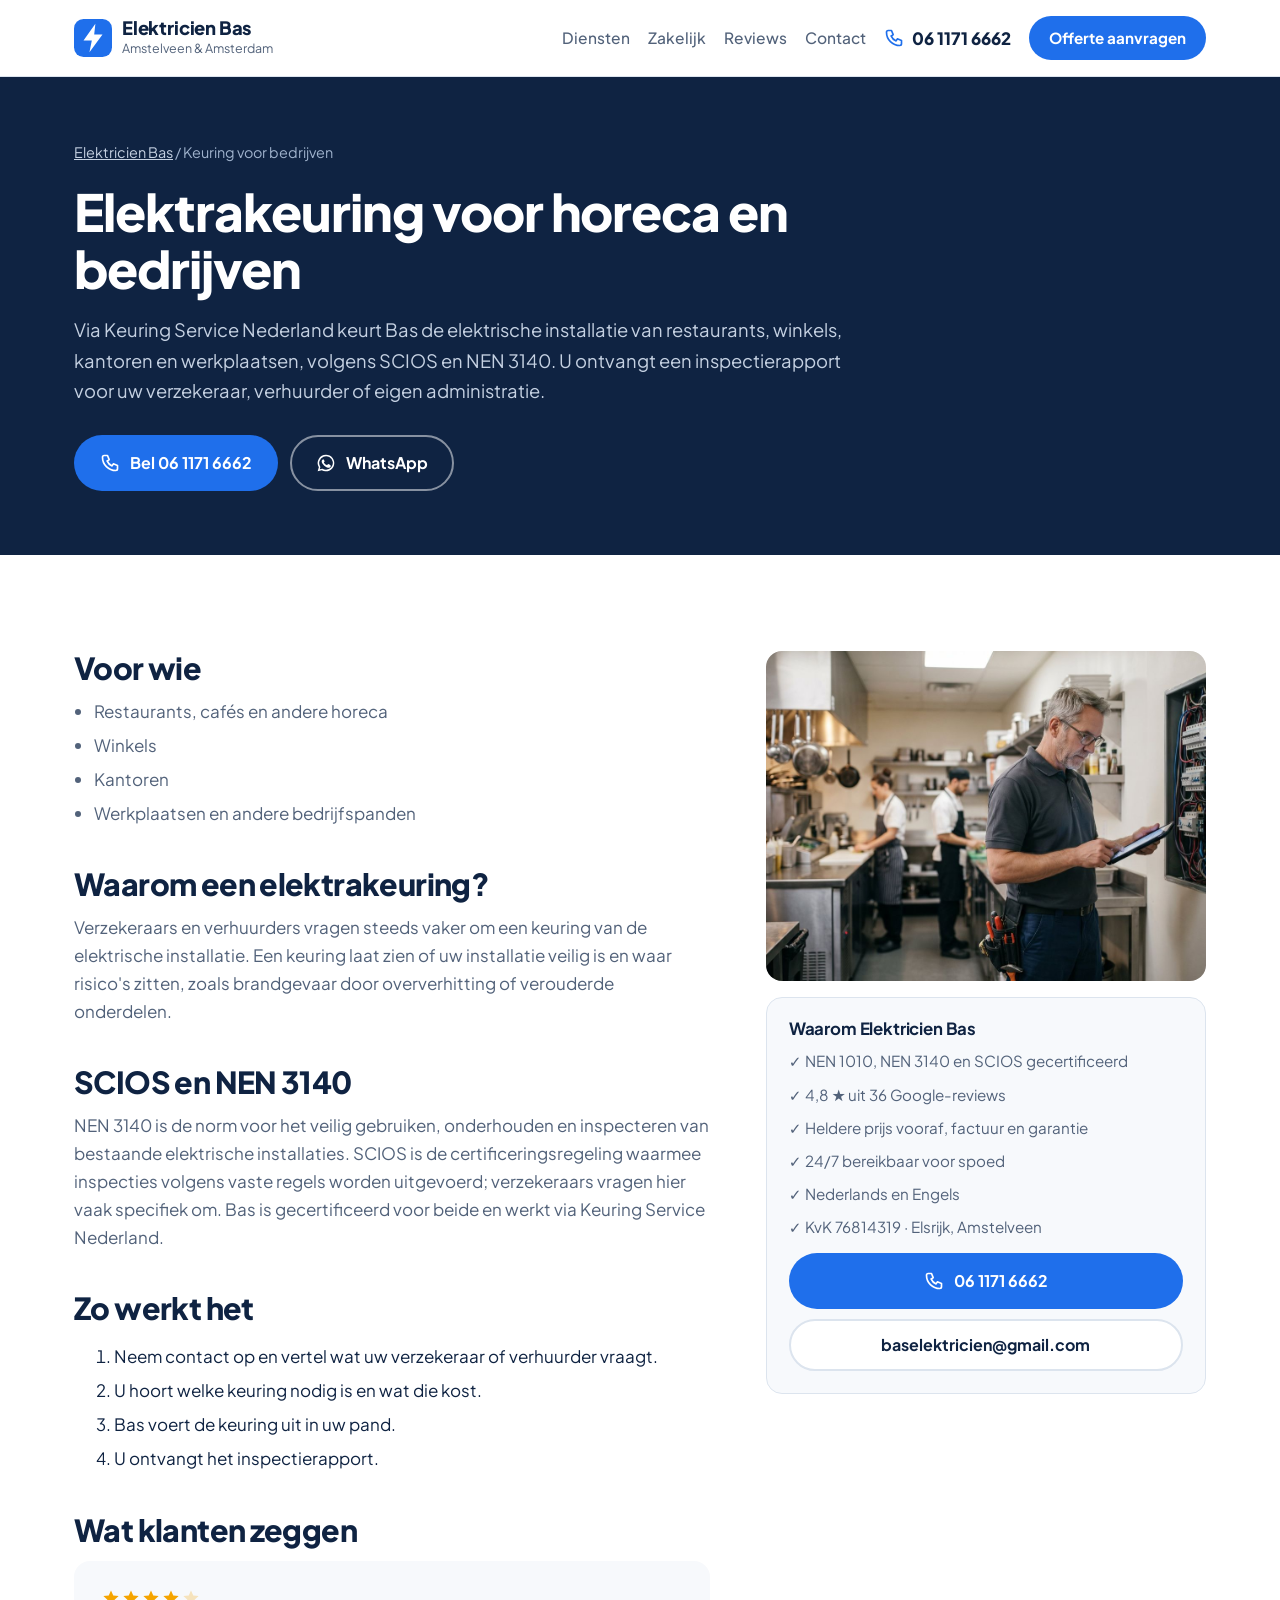
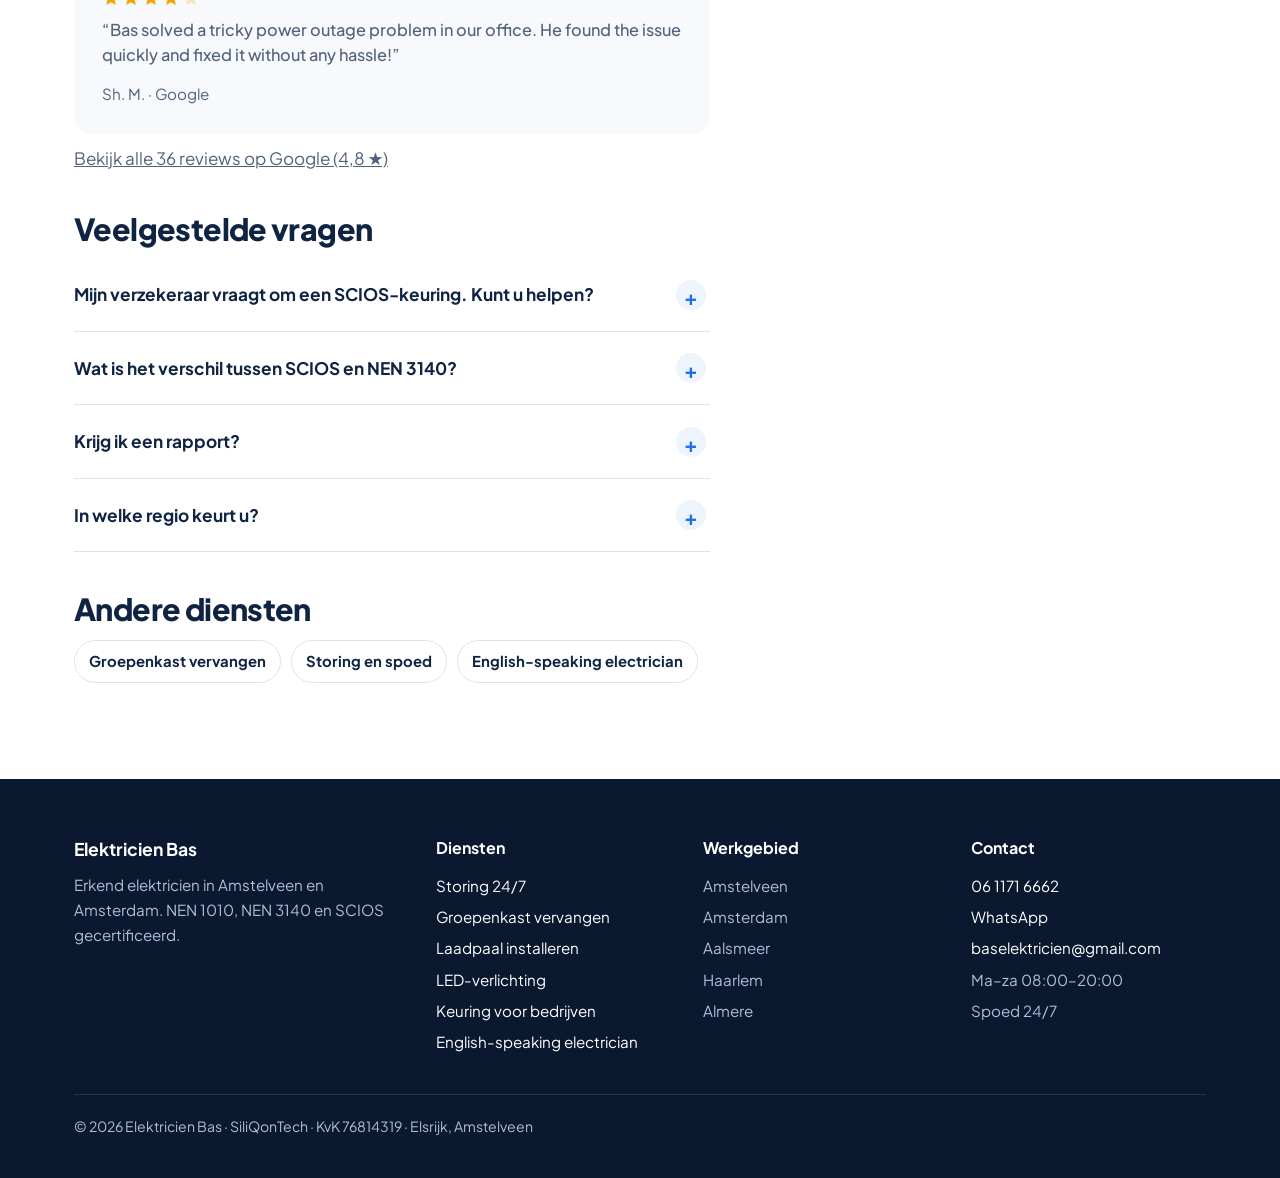
==== elektra-keuring-bedrijven/index.html @ 455fb866 "Elektricien Bas Amstelveen: dienstpagina's, KvK-gegevens, sitemap, robots.txt en llms.txt Co-Authore" ====
<!DOCTYPE html>
<html lang="nl" data-lang="nl">
<head>
<meta charset="utf-8">
<meta name="viewport" content="width=device-width, initial-scale=1">
<title>Elektrakeuring voor horeca en bedrijven (SCIOS, NEN 3140) | Elektricien Bas</title>
<meta name="description" content="SCIOS- en NEN 3140-keuring voor restaurants, winkels en kantoren in Amstelveen en Amsterdam, via Keuring Service Nederland. Met inspectierapport voor verzekeraar of verhuurder.">
<meta name="theme-color" content="#0F2342">
<link rel="canonical" href="https://elektricien-bas.vercel.app/elektra-keuring-bedrijven/">
<meta property="og:type" content="website">
<meta property="og:title" content="Elektrakeuring voor horeca en bedrijven">
<meta property="og:description" content="SCIOS- en NEN 3140-keuring voor restaurants, winkels en kantoren in Amstelveen en Amsterdam, via Keuring Service Nederland. Met inspectierapport voor verzekeraar of verhuurder.">
<meta property="og:image" content="https://elektricien-bas.vercel.app/images/keuring-horeca-breed.jpg">
<meta property="og:url" content="https://elektricien-bas.vercel.app/elektra-keuring-bedrijven/">
<link rel="icon" href="data:image/svg+xml,%3Csvg xmlns='http://www.w3.org/2000/svg' viewBox='0 0 32 32'%3E%3Crect width='32' height='32' rx='8' fill='%231F6FEB'/%3E%3Cpath d='M18 4 8 18h7l-2 10 11-15h-7z' fill='%23fff'/%3E%3C/svg%3E">
<link rel="preconnect" href="https://fonts.googleapis.com">
<link rel="preconnect" href="https://fonts.gstatic.com" crossorigin>
<link href="https://fonts.googleapis.com/css2?family=Plus+Jakarta+Sans:wght@400;500;700;800&display=swap" rel="stylesheet">
<link rel="stylesheet" href="../styles.css">
<script type="application/ld+json">
[
 {
  "@context": "https://schema.org",
  "@type": "Service",
  "name": "Elektrakeuring voor horeca en bedrijven",
  "description": "SCIOS- en NEN 3140-keuring voor restaurants, winkels en kantoren in Amstelveen en Amsterdam, via Keuring Service Nederland. Met inspectierapport voor verzekeraar of verhuurder.",
  "url": "https://elektricien-bas.vercel.app/elektra-keuring-bedrijven/",
  "areaServed": [
   "Amstelveen",
   "Amsterdam",
   "Aalsmeer",
   "Haarlem",
   "Almere"
  ],
  "provider": {
   "@type": "Electrician",
   "name": "Elektricien Bas",
   "legalName": "SiliQonTech",
   "url": "https://elektricien-bas.vercel.app/",
   "telephone": "+31611716662",
   "email": "baselektricien@gmail.com",
   "address": {
    "@type": "PostalAddress",
    "addressLocality": "Amstelveen",
    "addressCountry": "NL"
   }
  }
 },
 {
  "@context": "https://schema.org",
  "@type": "BreadcrumbList",
  "itemListElement": [
   {
    "@type": "ListItem",
    "position": 1,
    "name": "Elektricien Bas",
    "item": "https://elektricien-bas.vercel.app/"
   },
   {
    "@type": "ListItem",
    "position": 2,
    "name": "Keuring voor bedrijven",
    "item": "https://elektricien-bas.vercel.app/elektra-keuring-bedrijven/"
   }
  ]
 },
 {
  "@context": "https://schema.org",
  "@type": "FAQPage",
  "mainEntity": [
   {
    "@type": "Question",
    "name": "Mijn verzekeraar vraagt om een SCIOS-keuring. Kunt u helpen?",
    "acceptedAnswer": {
     "@type": "Answer",
     "text": "Ja. Bas is SCIOS-gecertificeerd en keurt via Keuring Service Nederland. Vertel wat uw verzekeraar vraagt, dan hoort u welke keuring nodig is en wat die kost."
    }
   },
   {
    "@type": "Question",
    "name": "Wat is het verschil tussen SCIOS en NEN 3140?",
    "acceptedAnswer": {
     "@type": "Answer",
     "text": "NEN 3140 is de norm voor veilig gebruik, onderhoud en inspectie van elektrische installaties. SCIOS is de regeling waarmee inspecties volgens vaste regels worden uitgevoerd, en wordt vaak door verzekeraars gevraagd."
    }
   },
   {
    "@type": "Question",
    "name": "Krijg ik een rapport?",
    "acceptedAnswer": {
     "@type": "Answer",
     "text": "Ja, na de keuring ontvangt u een inspectierapport voor uw verzekeraar, verhuurder of eigen administratie."
    }
   },
   {
    "@type": "Question",
    "name": "In welke regio keurt u?",
    "acceptedAnswer": {
     "@type": "Answer",
     "text": "Amstelveen, Amsterdam, Aalsmeer, Haarlem, Almere en omgeving."
    }
   }
  ]
 }
]
</script>
</head>
<body>
<svg width="0" height="0" style="position:absolute" aria-hidden="true">
  <symbol id="i-phone" viewBox="0 0 24 24"><path fill="none" stroke="currentColor" stroke-width="2" stroke-linejoin="round" d="M5 3h4l2 5-2.5 1.5a11 11 0 0 0 6 6L16 13l5 2v4a2 2 0 0 1-2 2A16 16 0 0 1 3 5a2 2 0 0 1 2-2z"/></symbol>
  <symbol id="i-wa" viewBox="0 0 24 24"><path fill="currentColor" d="M12 2a10 10 0 0 0-8.6 15.1L2 22l5-1.3A10 10 0 1 0 12 2zm0 18.2a8.2 8.2 0 0 1-4.2-1.2l-.3-.2-3 .8.8-2.9-.2-.3A8.2 8.2 0 1 1 12 20.2zm4.5-6.1c-.2-.1-1.5-.7-1.7-.8s-.4-.1-.6.1-.7.8-.8 1-.3.2-.5.1a6.7 6.7 0 0 1-3.3-2.9c-.3-.4.3-.4.7-1.3.1-.2 0-.3 0-.4l-.8-1.8c-.2-.5-.4-.4-.6-.4h-.5a1 1 0 0 0-.7.3 3 3 0 0 0-.9 2.2 5.2 5.2 0 0 0 1.1 2.8 11.9 11.9 0 0 0 4.6 4c1.7.7 2.4.8 3.2.7a2.8 2.8 0 0 0 1.8-1.3 2.3 2.3 0 0 0 .2-1.3c-.1-.1-.3-.2-.5-.3z"/></symbol>
  <symbol id="i-mail" viewBox="0 0 24 24"><rect x="3" y="5" width="18" height="14" rx="2" fill="none" stroke="currentColor" stroke-width="2"/><path fill="none" stroke="currentColor" stroke-width="2" stroke-linejoin="round" d="m3.5 6.5 8.5 7 8.5-7"/></symbol>
  <symbol id="i-doc" viewBox="0 0 24 24"><path fill="none" stroke="currentColor" stroke-width="2" stroke-linejoin="round" d="M6 3h9l4 4v14H6z"/><path fill="none" stroke="currentColor" stroke-width="2" stroke-linecap="round" d="M9 12h7M9 16h5"/></symbol>
  <symbol id="i-check" viewBox="0 0 24 24"><path fill="none" stroke="currentColor" stroke-width="2.5" stroke-linecap="round" stroke-linejoin="round" d="m5 12.5 4.5 4.5L19 7.5"/></symbol>
  <symbol id="i-shield" viewBox="0 0 24 24"><path fill="none" stroke="currentColor" stroke-width="2" stroke-linejoin="round" d="M12 3 4 6v6c0 4.5 3.4 8.2 8 9 4.6-.8 8-4.5 8-9V6z"/><path fill="none" stroke="currentColor" stroke-width="2" stroke-linecap="round" d="m8.5 12 2.5 2.5 4.5-5"/></symbol>
  <symbol id="i-star" viewBox="0 0 24 24"><path fill="currentColor" d="m12 2 3 6.6 7.2.7-5.4 4.9 1.6 7.1L12 17.6l-6.4 3.7 1.6-7.1L1.8 9.3 9 8.6z"/></symbol>
  <symbol id="i-fault" viewBox="0 0 24 24"><path fill="none" stroke="currentColor" stroke-width="1.6" stroke-linejoin="round" d="M12 3 2 20h20z"/><path fill="currentColor" d="m13 9-3 5h2l-1 3.5 3-5h-2z"/></symbol>
  <symbol id="i-cam" viewBox="0 0 24 24"><path fill="none" stroke="currentColor" stroke-width="1.6" stroke-linejoin="round" d="M3 7h12l2 3h4v8H3z"/><circle cx="10" cy="13" r="3" fill="none" stroke="currentColor" stroke-width="1.6"/></symbol>
  <symbol id="i-bolt" viewBox="0 0 24 24"><path fill="currentColor" d="M13.5 2 4 14h6l-1.5 8L18 10h-6z"/></symbol>
</svg>

<header class="site-header">
  <div class="wrap bar">
    <a class="brand" href="../" aria-label="Elektricien Bas">
      <svg viewBox="0 0 32 32" aria-hidden="true"><rect width="32" height="32" rx="8" fill="#1F6FEB"/><path d="M18 4 8 18h7l-2 10 11-15h-7z" fill="#fff"/></svg>
      <span><b>Elektricien Bas</b><small>Amstelveen &amp; Amsterdam</small></span>
    </a>
    <nav class="nav" aria-label="Menu">
      <a href="../#diensten">Diensten</a>
      <a href="../#zakelijk">Zakelijk</a>
      <a href="../#reviews">Reviews</a>
      <a href="../#contact">Contact</a>
    </nav>
    <a class="hphone" href="tel:+31611716662"><svg aria-hidden="true"><use href="#i-phone"/></svg><span>06 1171 6662</span></a>
    <a class="btn btn-primary" href="../#contact">Offerte aanvragen</a>
  </div>
</header>

<main>
<div class="sub-hero">
  <div class="wrap">
    <p class="crumbs"><a href="../">Elektricien Bas</a> / Keuring voor bedrijven</p>
    <h1>Elektrakeuring voor horeca en bedrijven</h1>
    <p class="sub">Via Keuring Service Nederland keurt Bas de elektrische installatie van restaurants, winkels, kantoren en werkplaatsen, volgens SCIOS en NEN 3140. U ontvangt een inspectierapport voor uw verzekeraar, verhuurder of eigen administratie.</p>
    <div class="actions">
      <a class="btn btn-primary" href="tel:+31611716662"><svg aria-hidden="true"><use href="#i-phone"/></svg>Bel 06 1171 6662</a>
      <a class="btn btn-ghost" href="https://wa.me/31611716662"><svg aria-hidden="true"><use href="#i-wa"/></svg>WhatsApp</a>
    </div>
  </div>
</div>

<section>
  <div class="wrap sub-grid">
    <div class="prose">
<h2>Voor wie</h2>
<ul>
<li>Restaurants, cafés en andere horeca</li>
<li>Winkels</li>
<li>Kantoren</li>
<li>Werkplaatsen en andere bedrijfspanden</li>
</ul>
<h2>Waarom een elektrakeuring?</h2>
<p>Verzekeraars en verhuurders vragen steeds vaker om een keuring van de elektrische installatie. Een keuring laat zien of uw installatie veilig is en waar risico's zitten, zoals brandgevaar door oververhitting of verouderde onderdelen.</p>
<h2>SCIOS en NEN 3140</h2>
<p>NEN 3140 is de norm voor het veilig gebruiken, onderhouden en inspecteren van bestaande elektrische installaties. SCIOS is de certificeringsregeling waarmee inspecties volgens vaste regels worden uitgevoerd; verzekeraars vragen hier vaak specifiek om. Bas is gecertificeerd voor beide en werkt via Keuring Service Nederland.</p>
<h2>Zo werkt het</h2>
<ol>
<li>Neem contact op en vertel wat uw verzekeraar of verhuurder vraagt.</li>
<li>U hoort welke keuring nodig is en wat die kost.</li>
<li>Bas voert de keuring uit in uw pand.</li>
<li>U ontvangt het inspectierapport.</li>
</ol>
      <h2>Wat klanten zeggen</h2>
      <blockquote class="rev" style="margin-top:14px"><div class="stars" aria-label="4 sterren"><svg><use href="#i-star"/></svg><svg><use href="#i-star"/></svg><svg><use href="#i-star"/></svg><svg><use href="#i-star"/></svg><svg style="opacity:.25"><use href="#i-star"/></svg></div><p>“Bas solved a tricky power outage problem in our office. He found the issue quickly and fixed it without any hassle!”</p><footer>Sh. M. · Google</footer></blockquote>
      <p><a href="https://share.google/DkXc5CWJVsimw3Rsk" target="_blank" rel="noopener">Bekijk alle 36 reviews op Google (4,8 ★)</a></p>
      <h2>Veelgestelde vragen</h2>
      <details><summary>Mijn verzekeraar vraagt om een SCIOS-keuring. Kunt u helpen?</summary><p>Ja. Bas is SCIOS-gecertificeerd en keurt via Keuring Service Nederland. Vertel wat uw verzekeraar vraagt, dan hoort u welke keuring nodig is en wat die kost.</p></details>
<details><summary>Wat is het verschil tussen SCIOS en NEN 3140?</summary><p>NEN 3140 is de norm voor veilig gebruik, onderhoud en inspectie van elektrische installaties. SCIOS is de regeling waarmee inspecties volgens vaste regels worden uitgevoerd, en wordt vaak door verzekeraars gevraagd.</p></details>
<details><summary>Krijg ik een rapport?</summary><p>Ja, na de keuring ontvangt u een inspectierapport voor uw verzekeraar, verhuurder of eigen administratie.</p></details>
<details><summary>In welke regio keurt u?</summary><p>Amstelveen, Amsterdam, Aalsmeer, Haarlem, Almere en omgeving.</p></details>
      <h2>Andere diensten</h2>
      <div class="related"><a href="../groepenkast-vervangen/">Groepenkast vervangen</a><a href="../storing-elektricien-24-7/">Storing en spoed</a><a href="../english-speaking-electrician-amsterdam/">English-speaking electrician</a></div>
    </div>
    <aside class="aside">
      <img src="../images/keuring-horeca-breed.jpg" alt="" loading="lazy">
      <div class="box">
        <h3>Waarom Elektricien Bas</h3>
        <ul>
          <li>✓ NEN 1010, NEN 3140 en SCIOS gecertificeerd</li>
          <li>✓ 4,8 ★ uit 36 Google-reviews</li>
          <li>✓ Heldere prijs vooraf, factuur en garantie</li>
          <li>✓ 24/7 bereikbaar voor spoed</li>
          <li>✓ Nederlands en Engels</li>
          <li>✓ KvK 76814319 · Elsrijk, Amstelveen</li>
        </ul>
        <a class="btn btn-primary" href="tel:+31611716662"><svg aria-hidden="true"><use href="#i-phone"/></svg>06 1171 6662</a>
        <a class="btn btn-line" style="margin-top:10px" href="mailto:baselektricien@gmail.com">baselektricien@gmail.com</a>
      </div>
    </aside>
  </div>
</section>
</main>

<footer class="site">
  <div class="wrap">
    <div class="fgrid">
      <div><b style="color:#fff;font-size:1.1rem">Elektricien Bas</b><p style="margin-top:8px"><span lang="nl">Erkend elektricien in Amstelveen en Amsterdam. NEN 1010, NEN 3140 en SCIOS gecertificeerd.</span><span lang="en">Certified electrician in Amstelveen and Amsterdam. NEN 1010, NEN 3140 and SCIOS certified.</span></p></div>
      <div><h4><span lang="nl">Diensten</span><span lang="en">Services</span></h4><ul><li><a href="../storing-elektricien-24-7/"><span lang="nl">Storing 24/7</span><span lang="en">Faults 24/7</span></a></li><li><a href="../groepenkast-vervangen/"><span lang="nl">Groepenkast vervangen</span><span lang="en">Fuse box replacement</span></a></li><li><a href="../laadpaal-installeren-amstelveen/"><span lang="nl">Laadpaal installeren</span><span lang="en">EV charger installation</span></a></li><li><a href="../led-verlichting/"><span lang="nl">LED-verlichting</span><span lang="en">LED lighting</span></a></li><li><a href="../elektra-keuring-bedrijven/"><span lang="nl">Keuring voor bedrijven</span><span lang="en">Business inspections</span></a></li><li><a href="../english-speaking-electrician-amsterdam/">English-speaking electrician</a></li></ul></div>
      <div><h4><span lang="nl">Werkgebied</span><span lang="en">Area</span></h4><ul><li>Amstelveen</li><li>Amsterdam</li><li>Aalsmeer</li><li>Haarlem</li><li>Almere</li></ul></div>
      <div><h4>Contact</h4><ul><li><a href="tel:+31611716662">06 1171 6662</a></li><li><a class="js-wa" href="https://wa.me/31611716662">WhatsApp</a></li><li><a href="mailto:baselektricien@gmail.com">baselektricien@gmail.com</a></li><li><span lang="nl">Ma–za 08:00–20:00</span><span lang="en">Mon–Sat 08:00–20:00</span></li><li><span lang="nl">Spoed 24/7</span><span lang="en">Emergencies 24/7</span></li></ul></div>
    </div>
    <div class="legal">© <span id="yr"></span> Elektricien Bas · SiliQonTech · KvK 76814319 · Elsrijk, Amstelveen</div>
  </div>
</footer>

<div class="mbar">
  <a class="btn btn-primary" href="tel:+31611716662"><svg aria-hidden="true"><use href="#i-phone"/></svg>Bellen</a>
  <a class="btn btn-line" href="https://wa.me/31611716662"><svg aria-hidden="true" style="color:#25D366"><use href="#i-wa"/></svg>WhatsApp</a>
</div>
<script>document.getElementById("yr").textContent=new Date().getFullYear();</script>
</body>
</html>
---- styles.css ----
:root{
  --navy:#0F2342; --navy-2:#17305A; --blue:#1F6FEB; --blue-d:#185CC6;
  --sky:#EEF4FC; --paper:#F7F9FC; --white:#fff;
  --text:#0F2342; --muted:#52627A; --line:#DCE4EE; --star:#F5A400; --ok:#1E9E5A;
  --font:"Plus Jakarta Sans", system-ui, -apple-system, "Segoe UI", sans-serif;
  --wrap:1180px; --r:16px;
}
*{box-sizing:border-box}
html{scroll-behavior:smooth;scroll-padding-top:84px}
@media (prefers-reduced-motion:reduce){html{scroll-behavior:auto}*{animation:none!important;transition:none!important}}
body{margin:0;background:var(--white);color:var(--text);font:400 1.0625rem/1.65 var(--font);-webkit-font-smoothing:antialiased}
img,svg{display:block;max-width:100%}
a{color:inherit}
:focus-visible{outline:3px solid var(--blue);outline-offset:3px;border-radius:6px}
.wrap{max-width:var(--wrap);margin:0 auto;padding:0 24px}
html[data-lang="nl"] [lang="en"]:not(html){display:none!important}
html[data-lang="en"] [lang="nl"]:not(html){display:none!important}
h1,h2,h3{margin:0;line-height:1.12;letter-spacing:-.02em;font-weight:800}
h2{font-size:clamp(1.8rem,3.4vw,2.6rem);max-width:24ch}
h3{font-size:1.2rem;font-weight:700;letter-spacing:-.01em}
p{margin:0}
.lede{color:var(--muted);max-width:62ch;margin-top:14px;font-size:1.1rem}
section{padding:96px 0}
@media (max-width:860px){section{padding:64px 0}}
.center{text-align:center}.center h2,.center .lede{margin-left:auto;margin-right:auto}

/* buttons */
.btn{display:inline-flex;align-items:center;justify-content:center;gap:10px;font:700 1rem/1 var(--font);text-decoration:none;padding:16px 24px;border-radius:999px;border:2px solid transparent;cursor:pointer;white-space:nowrap;transition:background .15s,border-color .15s}
.btn svg{width:20px;height:20px;flex:none}
.btn-primary{background:var(--blue);color:#fff}.btn-primary:hover{background:var(--blue-d)}
.btn-ghost{border-color:rgba(255,255,255,.5);color:#fff}.btn-ghost:hover{border-color:#fff;background:rgba(255,255,255,.08)}
.btn-line{border-color:var(--line);color:var(--text);background:#fff}.btn-line:hover{border-color:var(--text)}

/* header */
.site-header{position:sticky;top:0;z-index:40;background:rgba(255,255,255,.96);backdrop-filter:saturate(1.4) blur(8px);border-bottom:1px solid var(--line)}
.bar{display:flex;align-items:center;gap:18px;height:76px}
.lang{flex:none}
.brand{display:flex;align-items:center;gap:10px;text-decoration:none;margin-right:auto}
.brand svg{width:38px;height:38px;flex:none}
.brand b{display:block;font-weight:800;font-size:1.15rem;letter-spacing:-.01em;line-height:1.1}
.brand small{display:block;color:var(--muted);font-size:.78rem}
.nav{display:flex;gap:18px;font-weight:500;font-size:.97rem}
.nav a{text-decoration:none;color:var(--muted)}.nav a:hover{color:var(--text)}
.hphone{display:flex;align-items:center;gap:8px;font-weight:800;text-decoration:none}
.hphone svg{width:20px;height:20px;color:var(--blue)}
.lang{display:inline-flex;border:1px solid var(--line);border-radius:999px;overflow:hidden}
.lang button{all:unset;cursor:pointer;padding:6px 11px;font:700 .82rem/1 var(--font);color:var(--muted)}
.lang button[aria-pressed="true"]{background:var(--navy);color:#fff}
.lang button:focus-visible{outline:3px solid var(--blue);outline-offset:-3px}
.site-header .btn{padding:12px 18px;font-size:.95rem}
@media (max-width:1240px){.nav{display:none}}
.brand b,.brand small,.hphone{white-space:nowrap}
@media (max-width:640px){.hphone span,.site-header .btn{display:none}}

/* hero */
.hero{background:var(--navy);color:#fff;position:relative;overflow:hidden}
.hero-grid{display:grid;grid-template-columns:1.15fr .85fr;min-height:600px}
.hero-copy{padding:80px 56px 80px 0;display:flex;flex-direction:column;justify-content:center}
.hero h1{font-size:clamp(2.4rem,5.4vw,4.2rem);max-width:15ch}
.hero .sub{color:#C5D1E2;font-size:1.18rem;max-width:48ch;margin-top:20px}
.hero .actions{display:flex;flex-wrap:wrap;gap:12px;margin-top:32px}
.hero .what{margin-top:28px;color:#9FB2CC;font-weight:500}
.hero-photo{position:relative;margin-right:calc((100vw - min(100vw, var(--wrap))) / -2 - 24px)}
.hero-photo video{position:absolute;inset:0;width:100%;height:100%;object-fit:cover;object-position:50% 22%}
.vidbtn{position:absolute;z-index:2;right:20px;top:20px;font:700 .8rem/1 var(--font);color:#fff;background:rgba(15,35,66,.7);border:1px solid rgba(255,255,255,.35);border-radius:999px;padding:8px 12px;cursor:pointer}
.hero-photo::before{content:"";position:absolute;inset:0;z-index:1;background:linear-gradient(90deg,var(--navy) 0%,rgba(15,35,66,0) 30%)}
.badge{position:absolute;z-index:2;left:28px;bottom:28px;background:#fff;color:var(--text);border-radius:14px;padding:14px 16px;display:flex;gap:12px;align-items:center;box-shadow:0 12px 32px rgba(0,0,0,.25);max-width:300px}
.badge svg{width:34px;height:34px;color:var(--blue);flex:none}
.badge b{display:block;line-height:1.2}.badge small{color:var(--muted);font-size:.85rem}
@media (max-width:900px){
  .hero-grid{grid-template-columns:1fr;min-height:0}
  .hero-copy{padding:56px 0 40px}
  .hero-photo{margin:0 -24px;height:380px}
  .hero-photo::before{background:linear-gradient(180deg,var(--navy) 0%,rgba(15,35,66,0) 35%)}
}

/* cert strip */
.strip{background:var(--navy-2);color:#C5D1E2}
.strip ul{list-style:none;margin:0;padding:18px 0;display:flex;flex-wrap:wrap;gap:12px 36px;justify-content:center;font-weight:700;font-size:.95rem}
.strip li{display:flex;align-items:center;gap:8px}
.strip svg{width:18px;height:18px;color:#7FB0FF}

/* contact tiles */
.tiles{display:grid;grid-template-columns:repeat(3,1fr);gap:20px;margin-top:40px}
@media (max-width:860px){.tiles{grid-template-columns:1fr}}
.tile{display:flex;gap:18px;align-items:flex-start;text-decoration:none;padding:26px;border:1px solid var(--line);border-radius:var(--r);background:#fff;transition:border-color .15s, transform .15s}
.tile:hover{border-color:var(--blue);transform:translateY(-2px)}
.tile .ic{width:52px;height:52px;border-radius:14px;background:var(--sky);display:grid;place-items:center;flex:none}
.tile .ic svg{width:26px;height:26px;color:var(--blue)}
.tile p{color:var(--muted);margin-top:4px;font-size:.98rem}
.tile .go{display:inline-block;margin-top:10px;color:var(--blue);font-weight:700}

/* intro */
.intro{background:var(--paper)}
.intro-grid{display:grid;grid-template-columns:1fr 1fr;gap:56px;align-items:center}
@media (max-width:900px){.intro-grid{grid-template-columns:1fr;gap:32px}}
.intro img{border-radius:20px;width:100%;aspect-ratio:16/9;object-fit:cover}
.checks{list-style:none;padding:0;margin:24px 0 28px;display:grid;gap:10px}
.checks li{display:flex;gap:12px;font-weight:700}
.checks svg{width:22px;height:22px;flex:none;color:var(--ok);margin-top:2px}

/* reviews */
.reviews-head{display:flex;flex-wrap:wrap;justify-content:space-between;align-items:end;gap:24px;margin-bottom:36px}
.gbox{display:flex;align-items:center;gap:14px;border:1px solid var(--line);border-radius:999px;padding:10px 20px 10px 12px;text-decoration:none;font-weight:700}
.gbox .g{width:36px;height:36px;border-radius:50%;background:var(--sky);display:grid;place-items:center;font-weight:800;color:var(--blue)}
.stars{display:flex;gap:2px;color:var(--star)}
.stars svg{width:18px;height:18px}
.rev-grid{display:grid;grid-template-columns:repeat(3,1fr);gap:20px}
@media (max-width:960px){.rev-grid{grid-template-columns:1fr 1fr}}
@media (max-width:640px){.rev-grid{grid-template-columns:1fr}}
.rev{background:var(--paper);border-radius:var(--r);padding:28px;margin:0}
.rev{display:flex;flex-direction:column}
.rev p{font-size:1.02rem;line-height:1.55;margin-top:12px;font-weight:500;flex:1}
.rev footer{margin-top:14px;color:var(--muted);font-size:.95rem}

/* services */
.services{background:var(--paper)}
.svc-grid{display:grid;grid-template-columns:repeat(3,1fr);gap:22px;margin-top:44px}
@media (max-width:960px){.svc-grid{grid-template-columns:repeat(2,1fr)}}
@media (max-width:600px){.svc-grid{grid-template-columns:1fr}}
.card{background:#fff;border-radius:var(--r);overflow:hidden;border:1px solid var(--line);display:flex;flex-direction:column}
.card .ph{aspect-ratio:4/3;overflow:hidden;background:var(--navy)}
.card .ph img{width:100%;height:100%;object-fit:cover}
.card .ph.icon{display:grid;place-items:center;background:linear-gradient(135deg,var(--navy),var(--navy-2))}
.card .ph.icon svg{width:72px;height:72px;color:#7FB0FF}
.card .body{padding:22px 24px 26px;display:flex;flex-direction:column;gap:8px;flex:1}
.card p{color:var(--muted);font-size:.98rem}
.card ul{margin:4px 0 0;padding:0 0 0 18px;color:var(--muted);font-size:.95rem}

/* business */
.biz{background:var(--navy);color:#fff}
.biz-grid{display:grid;grid-template-columns:1fr 1fr;gap:56px;align-items:center}
@media (max-width:900px){.biz-grid{grid-template-columns:1fr;gap:32px}}
.biz .lede{color:#C5D1E2}
.biz img{border-radius:20px;width:100%;aspect-ratio:4/5;object-fit:cover}
.sectors{display:flex;flex-wrap:wrap;gap:10px;list-style:none;padding:0;margin:24px 0}
.sectors li{padding:8px 14px;border-radius:999px;background:rgba(255,255,255,.08);font-weight:700;font-size:.93rem}
.gets{list-style:none;padding:0;margin:0 0 30px;display:grid;gap:14px}
.gets li{display:grid;grid-template-columns:24px 1fr;gap:12px}
.gets svg{width:22px;height:22px;color:#7FB0FF;margin-top:2px}
.gets span.d{display:block;color:#AFC0D6;font-size:.96rem}
.biz .actions{display:flex;flex-wrap:wrap;gap:12px}

/* certificates */
.certs{display:grid;grid-template-columns:repeat(4,1fr);gap:18px;margin-top:44px}
@media (max-width:1000px){.certs{grid-template-columns:repeat(2,1fr)}}
@media (max-width:560px){.certs{grid-template-columns:1fr}}
.cert{border:1px solid var(--line);border-radius:var(--r);padding:24px;display:flex;flex-direction:column;gap:10px;background:#fff}
.cert .seal{width:48px;height:48px;border-radius:50%;background:var(--sky);display:grid;place-items:center}
.cert .seal svg{width:24px;height:24px;color:var(--blue)}
.cert p{color:var(--muted);font-size:.95rem}
.cert .view{margin-top:auto;display:flex;align-items:center;gap:12px;background:var(--paper);border:1px solid var(--line);border-radius:12px;padding:8px;cursor:pointer;font:700 .92rem/1.2 var(--font);color:var(--text);width:100%;text-align:left}
.cert .view:hover{border-color:var(--text)}
.cert .view img{width:52px;height:68px;object-fit:cover;border-radius:4px;background:#fff}
.cert .onreq{margin-top:auto;color:var(--muted);font-size:.88rem;padding-top:10px;border-top:1px dashed var(--line)}
dialog.viewer{border:0;padding:0;border-radius:14px;max-width:min(92vw,900px);max-height:92vh}
dialog.viewer::backdrop{background:rgba(10,20,40,.8)}
dialog.viewer img{max-height:calc(92vh - 64px);width:auto;margin:0 auto}
dialog.viewer .vbar{display:flex;justify-content:space-between;align-items:center;gap:16px;padding:12px 16px;font-weight:700}
dialog.viewer button{font:700 .95rem/1 var(--font);background:var(--navy);color:#fff;border:0;border-radius:999px;padding:10px 16px;cursor:pointer}

/* gallery */
.gallery{background:var(--paper)}
.gal{display:grid;grid-template-columns:repeat(4,1fr);grid-auto-rows:250px;gap:14px;margin-top:40px}
.gal figure.wide{grid-column:span 2}
.gal figure{margin:0;position:relative;border-radius:14px;overflow:hidden;background:var(--navy)}
.gal figure.tall{grid-row:span 2}
.gal img{width:100%;height:100%;object-fit:cover}
.gal figcaption{position:absolute;left:12px;bottom:12px;background:rgba(15,35,66,.82);color:#fff;font-weight:700;font-size:.88rem;padding:6px 12px;border-radius:999px}
@media (max-width:760px){.gal{grid-template-columns:1fr 1fr;grid-auto-rows:200px}}

/* steps */
.steps{list-style:none;margin:44px 0 0;padding:0;display:grid;grid-template-columns:repeat(4,1fr);gap:24px;counter-reset:s}
.steps li{counter-increment:s;border-top:3px solid var(--line);padding-top:20px}
.steps li::before{content:counter(s);display:grid;place-items:center;width:40px;height:40px;border-radius:50%;background:var(--blue);color:#fff;font-weight:800;margin-bottom:14px}
.steps p{color:var(--muted);margin-top:6px;font-size:.97rem}
@media (max-width:860px){.steps{grid-template-columns:1fr 1fr}}
@media (max-width:480px){.steps{grid-template-columns:1fr}}

/* area */
.area{background:var(--sky)}
.towns{display:flex;flex-wrap:wrap;gap:12px;list-style:none;margin:28px 0 0;padding:0}
.towns li{font-weight:800;font-size:clamp(1.2rem,2.6vw,1.7rem);padding:12px 22px;background:#fff;border-radius:999px}
.towns li:first-child{background:var(--navy);color:#fff}

/* faq */
.faq-grid{display:grid;grid-template-columns:.8fr 1.2fr;gap:56px}
@media (max-width:900px){.faq-grid{grid-template-columns:1fr;gap:24px}}
details{border-bottom:1px solid var(--line)}
summary{list-style:none;cursor:pointer;padding:22px 44px 22px 0;font-weight:700;font-size:1.08rem;position:relative}
summary::-webkit-details-marker{display:none}
summary::after{content:"+";position:absolute;right:4px;top:50%;transform:translateY(-50%);width:30px;height:30px;border-radius:50%;background:var(--sky);color:var(--blue);display:grid;place-items:center;font-size:1.3rem;font-weight:700}
details[open] summary::after{content:"–"}
details p{padding:0 0 22px;color:var(--muted);max-width:65ch}

/* contact */
.contact{background:var(--navy);color:#fff}
.contact-grid{display:grid;grid-template-columns:1fr 1.15fr;gap:56px}
@media (max-width:900px){.contact-grid{grid-template-columns:1fr}}
.contact .lede{color:#C5D1E2}
.direct{display:grid;gap:14px;margin-top:28px}
.direct a{display:flex;align-items:center;gap:14px;text-decoration:none;padding:18px 20px;border:1px solid rgba(255,255,255,.18);border-radius:var(--r)}
.direct a:hover{border-color:#fff}
.direct svg{width:26px;height:26px;flex:none}
.direct b{display:block;font-size:1.25rem}
.direct small{color:#AFC0D6}
.hours{margin-top:24px;color:#C5D1E2}
form{background:#fff;color:var(--text);border-radius:20px;padding:30px;display:grid;gap:16px}
.row{display:grid;grid-template-columns:1fr 1fr;gap:16px}
@media (max-width:520px){.row{grid-template-columns:1fr}}
label{display:grid;gap:6px;font-weight:700;font-size:.95rem}
input,select,textarea{font:400 1rem/1.4 var(--font);color:var(--text);background:var(--paper);border:1.5px solid var(--line);border-radius:12px;padding:12px 14px;width:100%}
input:focus,select:focus,textarea:focus{outline:3px solid rgba(31,111,235,.35);border-color:var(--blue)}
textarea{min-height:120px;resize:vertical}
.form-note{color:var(--muted);font-size:.9rem}
.err{color:#B3261E;font-weight:700;font-size:.92rem;min-height:1.2em}
form .btn{justify-self:start}

/* footer */
footer.site{background:#0A1830;color:#AFC0D6;padding:56px 0 110px;font-size:.95rem}
.fgrid{display:grid;grid-template-columns:1.4fr 1fr 1fr 1fr;gap:32px}
@media (max-width:860px){.fgrid{grid-template-columns:1fr 1fr}}
footer.site h4{color:#fff;margin:0 0 12px;font-size:1rem}
footer.site ul{list-style:none;margin:0;padding:0;display:grid;gap:6px}
footer.site a{color:#fff;text-decoration:none}footer.site a:hover{text-decoration:underline}
.legal{border-top:1px solid rgba(255,255,255,.1);margin-top:40px;padding-top:20px;font-size:.88rem}
@media (min-width:861px){footer.site{padding-bottom:40px}}

/* mobile action bar */
.mbar{position:fixed;left:0;right:0;bottom:0;display:none;gap:10px;padding:10px 12px calc(10px + env(safe-area-inset-bottom));background:rgba(255,255,255,.97);border-top:1px solid var(--line);z-index:50}
.mbar .btn{flex:1;padding:14px}
.mbar .btn-line{color:var(--text)}
@media (max-width:860px){.mbar{display:flex}}

@keyframes rise{from{opacity:0;transform:translateY(14px)}to{opacity:1;transform:none}}
.hero-copy > *{animation:rise .6s ease-out both}
.hero-copy > *:nth-child(2){animation-delay:.07s}.hero-copy > *:nth-child(3){animation-delay:.14s}.hero-copy > *:nth-child(4){animation-delay:.2s}

/* subpages */
.crumbs{font-size:.9rem;color:#9FB2CC;margin-bottom:18px}.crumbs a{color:#C5D1E2}
.sub-hero{background:var(--navy);color:#fff;padding:64px 0}
.sub-hero h1{font-size:clamp(2rem,4.4vw,3.2rem);max-width:22ch}
.sub-hero .sub{color:#C5D1E2;font-size:1.15rem;max-width:60ch;margin-top:18px}
.sub-hero .actions{display:flex;flex-wrap:wrap;gap:12px;margin-top:28px}
.sub-grid{display:grid;grid-template-columns:1.3fr .9fr;gap:56px;align-items:start}
@media (max-width:900px){.sub-grid{grid-template-columns:1fr;gap:32px}}
.prose h2{font-size:clamp(1.4rem,2.6vw,1.9rem);margin:40px 0 12px}.prose h2:first-child{margin-top:0}
.prose p{color:var(--muted);margin-top:10px;max-width:68ch}
.prose ul{color:var(--muted);padding-left:20px;margin:10px 0 0}.prose li{margin:6px 0}
.aside{position:sticky;top:100px;display:grid;gap:16px}
.aside img{border-radius:var(--r);width:100%;aspect-ratio:4/3;object-fit:cover}
.box{background:var(--paper);border:1px solid var(--line);border-radius:var(--r);padding:22px}
.box h3{font-size:1.05rem;margin-bottom:10px}.box p,.box li{color:var(--muted);font-size:.95rem}
.box ul{list-style:none;padding:0;margin:0;display:grid;gap:8px}
.box .btn{width:100%;margin-top:14px}
.related{display:flex;flex-wrap:wrap;gap:10px;margin-top:14px}
.related a{padding:8px 14px;border:1px solid var(--line);border-radius:999px;text-decoration:none;font-weight:700;font-size:.93rem}
.related a:hover{border-color:var(--text)}
.card .more{margin-top:auto;padding-top:8px;color:var(--blue);font-weight:700;text-decoration:none}
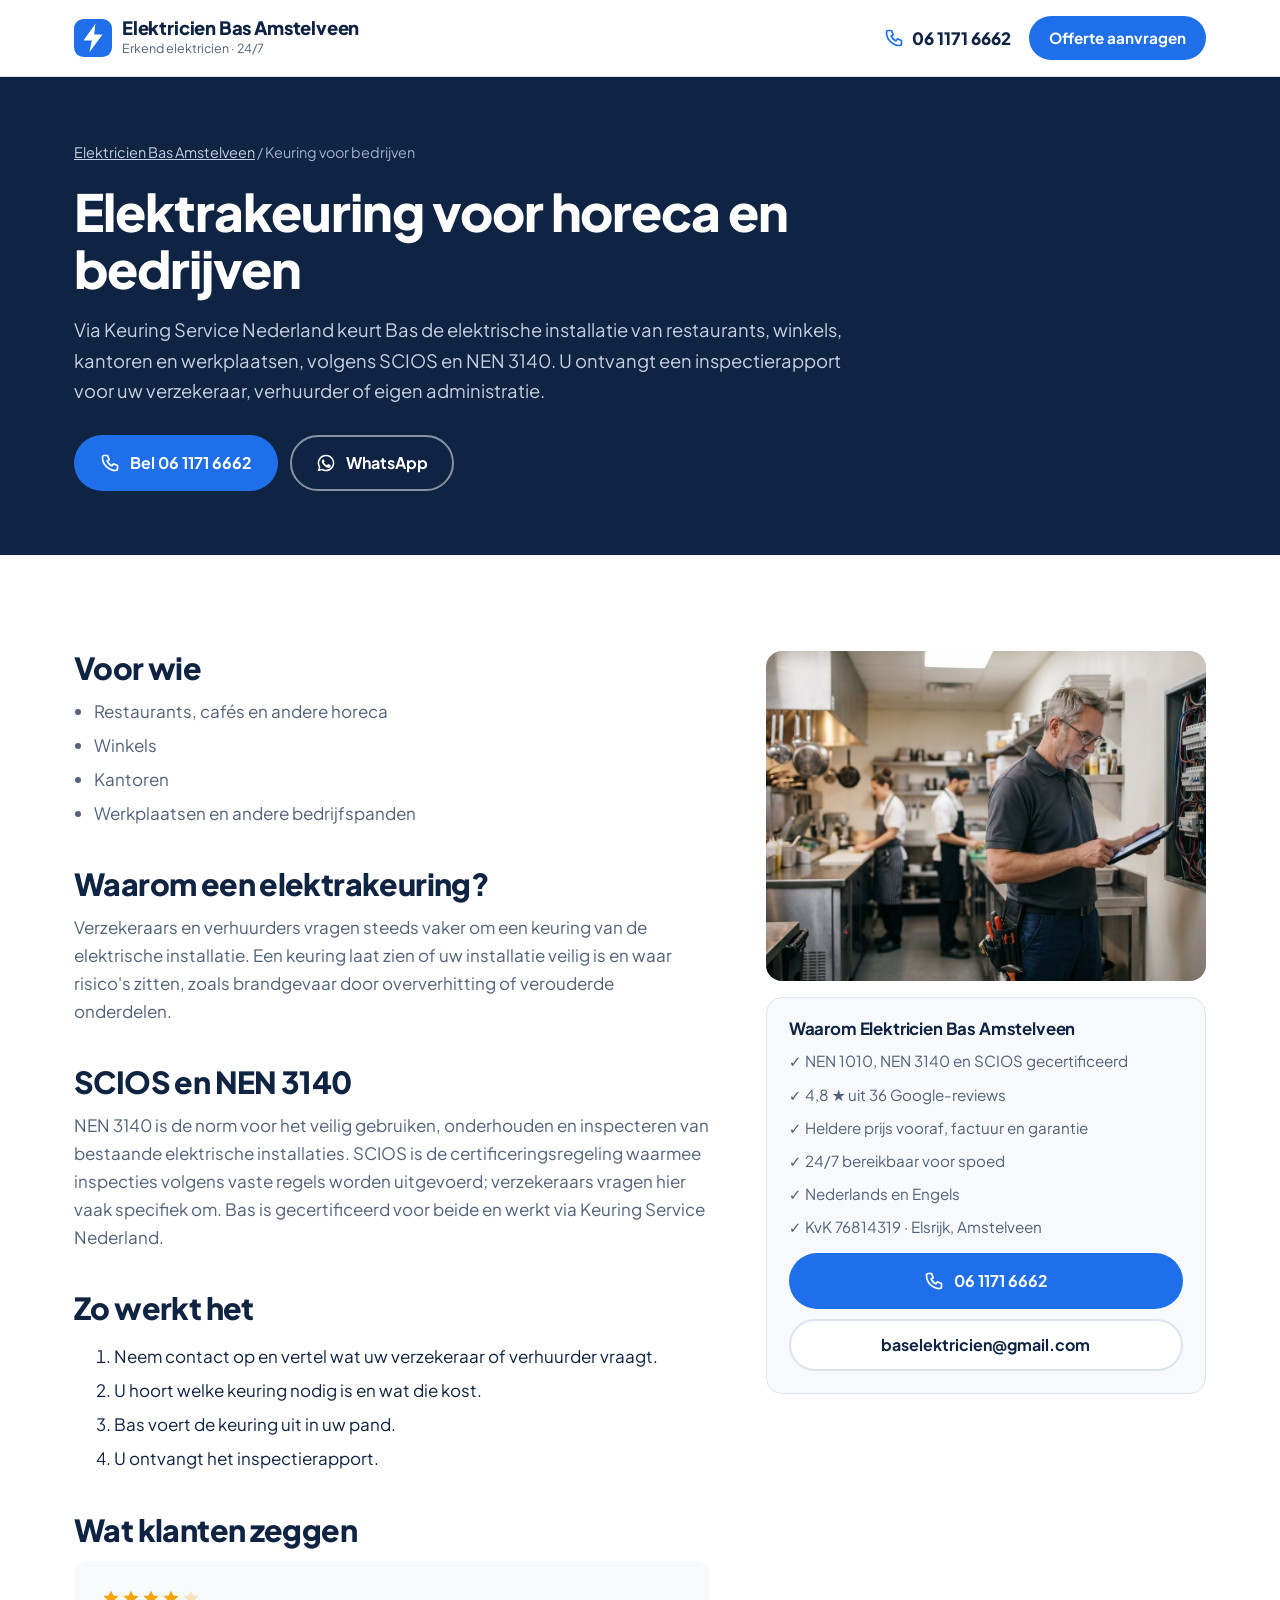
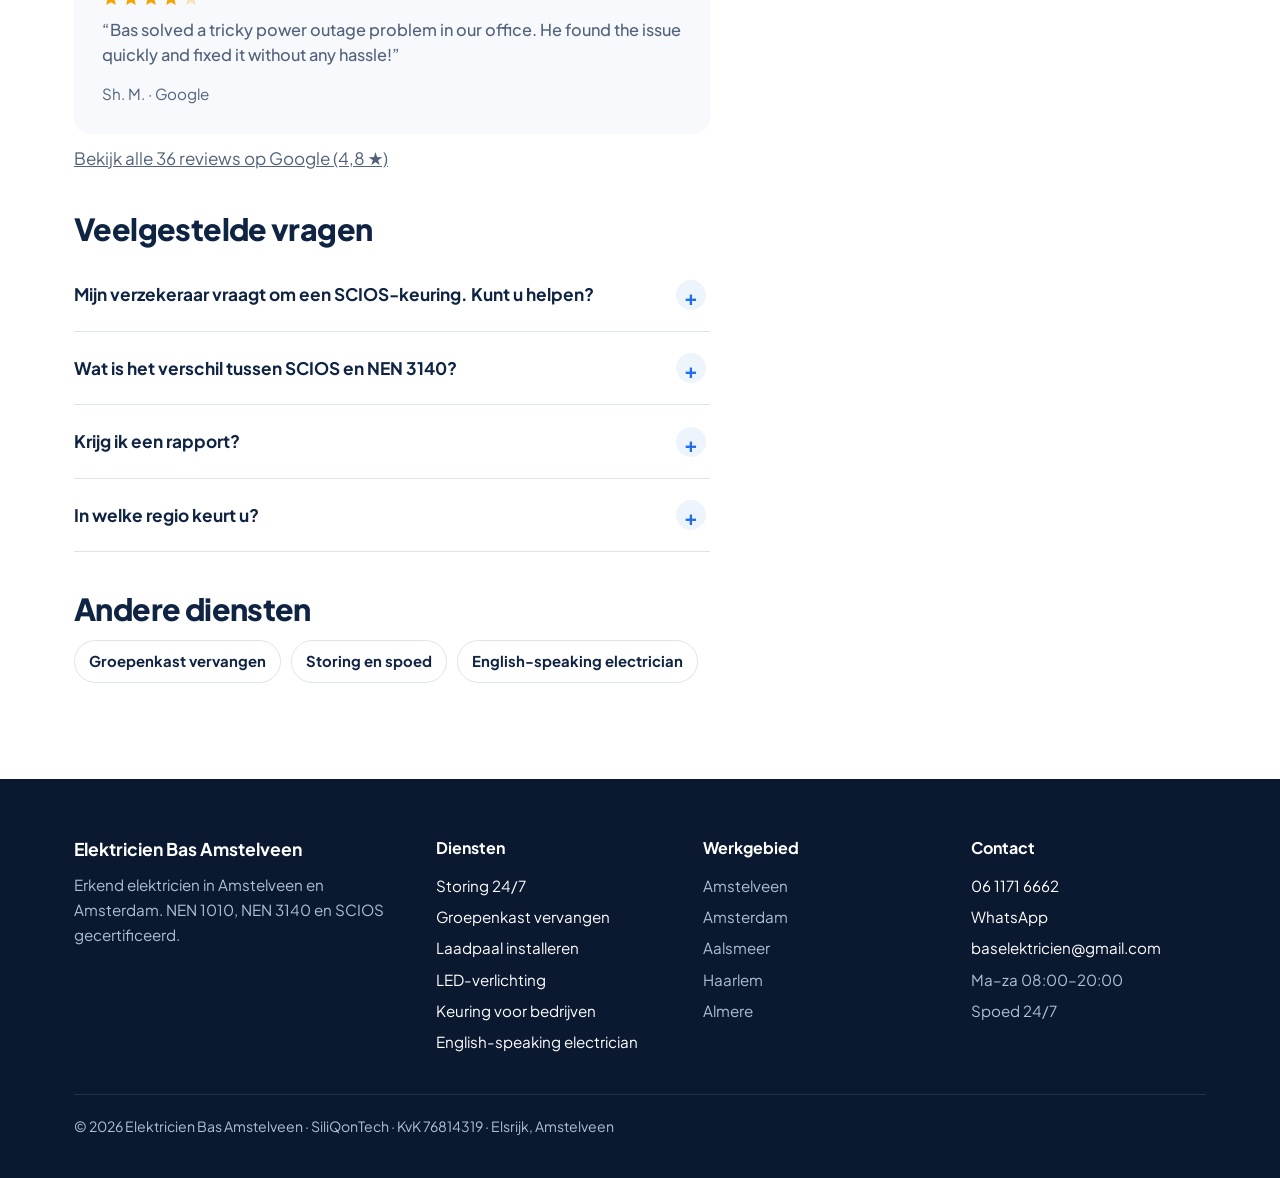
==== commit e59dc64c: "Naam: Elektricien Bas Amstelveen; menu past op kleinere schermen Co-Authored-By: Claude Opus 5.5 <no" ====
--- a/elektra-keuring-bedrijven/index.html
+++ b/elektra-keuring-bedrijven/index.html
@@ -3,7 +3,7 @@
 <head>
 <meta charset="utf-8">
 <meta name="viewport" content="width=device-width, initial-scale=1">
-<title>Elektrakeuring voor horeca en bedrijven (SCIOS, NEN 3140) | Elektricien Bas</title>
+<title>Elektrakeuring voor horeca en bedrijven (SCIOS, NEN 3140) | Elektricien Bas Amstelveen</title>
 <meta name="description" content="SCIOS- en NEN 3140-keuring voor restaurants, winkels en kantoren in Amstelveen en Amsterdam, via Keuring Service Nederland. Met inspectierapport voor verzekeraar of verhuurder.">
 <meta name="theme-color" content="#0F2342">
 <link rel="canonical" href="https://elektricien-bas.vercel.app/elektra-keuring-bedrijven/">
@@ -34,7 +34,7 @@
   ],
   "provider": {
    "@type": "Electrician",
-   "name": "Elektricien Bas",
+   "name": "Elektricien Bas Amstelveen",
    "legalName": "SiliQonTech",
    "url": "https://elektricien-bas.vercel.app/",
    "telephone": "+31611716662",
@@ -53,7 +53,7 @@
    {
     "@type": "ListItem",
     "position": 1,
-    "name": "Elektricien Bas",
+    "name": "Elektricien Bas Amstelveen",
     "item": "https://elektricien-bas.vercel.app/"
    },
    {
@@ -123,7 +123,7 @@
   <div class="wrap bar">
     <a class="brand" href="../" aria-label="Elektricien Bas">
       <svg viewBox="0 0 32 32" aria-hidden="true"><rect width="32" height="32" rx="8" fill="#1F6FEB"/><path d="M18 4 8 18h7l-2 10 11-15h-7z" fill="#fff"/></svg>
-      <span><b>Elektricien Bas</b><small>Amstelveen &amp; Amsterdam</small></span>
+      <span><b>Elektricien Bas Amstelveen</b><small>Erkend elektricien · 24/7</small></span>
     </a>
     <nav class="nav" aria-label="Menu">
       <a href="../#diensten">Diensten</a>
@@ -139,7 +139,7 @@
 <main>
 <div class="sub-hero">
   <div class="wrap">
-    <p class="crumbs"><a href="../">Elektricien Bas</a> / Keuring voor bedrijven</p>
+    <p class="crumbs"><a href="../">Elektricien Bas Amstelveen</a> / Keuring voor bedrijven</p>
     <h1>Elektrakeuring voor horeca en bedrijven</h1>
     <p class="sub">Via Keuring Service Nederland keurt Bas de elektrische installatie van restaurants, winkels, kantoren en werkplaatsen, volgens SCIOS en NEN 3140. U ontvangt een inspectierapport voor uw verzekeraar, verhuurder of eigen administratie.</p>
     <div class="actions">
@@ -184,7 +184,7 @@
     <aside class="aside">
       <img src="../images/keuring-horeca-breed.jpg" alt="" loading="lazy">
       <div class="box">
-        <h3>Waarom Elektricien Bas</h3>
+        <h3>Waarom Elektricien Bas Amstelveen</h3>
         <ul>
           <li>✓ NEN 1010, NEN 3140 en SCIOS gecertificeerd</li>
           <li>✓ 4,8 ★ uit 36 Google-reviews</li>
@@ -204,12 +204,12 @@
 <footer class="site">
   <div class="wrap">
     <div class="fgrid">
-      <div><b style="color:#fff;font-size:1.1rem">Elektricien Bas</b><p style="margin-top:8px"><span lang="nl">Erkend elektricien in Amstelveen en Amsterdam. NEN 1010, NEN 3140 en SCIOS gecertificeerd.</span><span lang="en">Certified electrician in Amstelveen and Amsterdam. NEN 1010, NEN 3140 and SCIOS certified.</span></p></div>
+      <div><b style="color:#fff;font-size:1.1rem">Elektricien Bas Amstelveen</b><p style="margin-top:8px"><span lang="nl">Erkend elektricien in Amstelveen en Amsterdam. NEN 1010, NEN 3140 en SCIOS gecertificeerd.</span><span lang="en">Certified electrician in Amstelveen and Amsterdam. NEN 1010, NEN 3140 and SCIOS certified.</span></p></div>
       <div><h4><span lang="nl">Diensten</span><span lang="en">Services</span></h4><ul><li><a href="../storing-elektricien-24-7/"><span lang="nl">Storing 24/7</span><span lang="en">Faults 24/7</span></a></li><li><a href="../groepenkast-vervangen/"><span lang="nl">Groepenkast vervangen</span><span lang="en">Fuse box replacement</span></a></li><li><a href="../laadpaal-installeren-amstelveen/"><span lang="nl">Laadpaal installeren</span><span lang="en">EV charger installation</span></a></li><li><a href="../led-verlichting/"><span lang="nl">LED-verlichting</span><span lang="en">LED lighting</span></a></li><li><a href="../elektra-keuring-bedrijven/"><span lang="nl">Keuring voor bedrijven</span><span lang="en">Business inspections</span></a></li><li><a href="../english-speaking-electrician-amsterdam/">English-speaking electrician</a></li></ul></div>
       <div><h4><span lang="nl">Werkgebied</span><span lang="en">Area</span></h4><ul><li>Amstelveen</li><li>Amsterdam</li><li>Aalsmeer</li><li>Haarlem</li><li>Almere</li></ul></div>
       <div><h4>Contact</h4><ul><li><a href="tel:+31611716662">06 1171 6662</a></li><li><a class="js-wa" href="https://wa.me/31611716662">WhatsApp</a></li><li><a href="mailto:baselektricien@gmail.com">baselektricien@gmail.com</a></li><li><span lang="nl">Ma–za 08:00–20:00</span><span lang="en">Mon–Sat 08:00–20:00</span></li><li><span lang="nl">Spoed 24/7</span><span lang="en">Emergencies 24/7</span></li></ul></div>
     </div>
-    <div class="legal">© <span id="yr"></span> Elektricien Bas · SiliQonTech · KvK 76814319 · Elsrijk, Amstelveen</div>
+    <div class="legal">© <span id="yr"></span> Elektricien Bas Amstelveen · SiliQonTech · KvK 76814319 · Elsrijk, Amstelveen</div>
   </div>
 </footer>
 
--- a/styles.css
+++ b/styles.css
@@ -48,7 +48,7 @@
 .lang button[aria-pressed="true"]{background:var(--navy);color:#fff}
 .lang button:focus-visible{outline:3px solid var(--blue);outline-offset:-3px}
 .site-header .btn{padding:12px 18px;font-size:.95rem}
-@media (max-width:1240px){.nav{display:none}}
+@media (max-width:1360px){.nav{display:none}}
 .brand b,.brand small,.hphone{white-space:nowrap}
 @media (max-width:640px){.hphone span,.site-header .btn{display:none}}
 
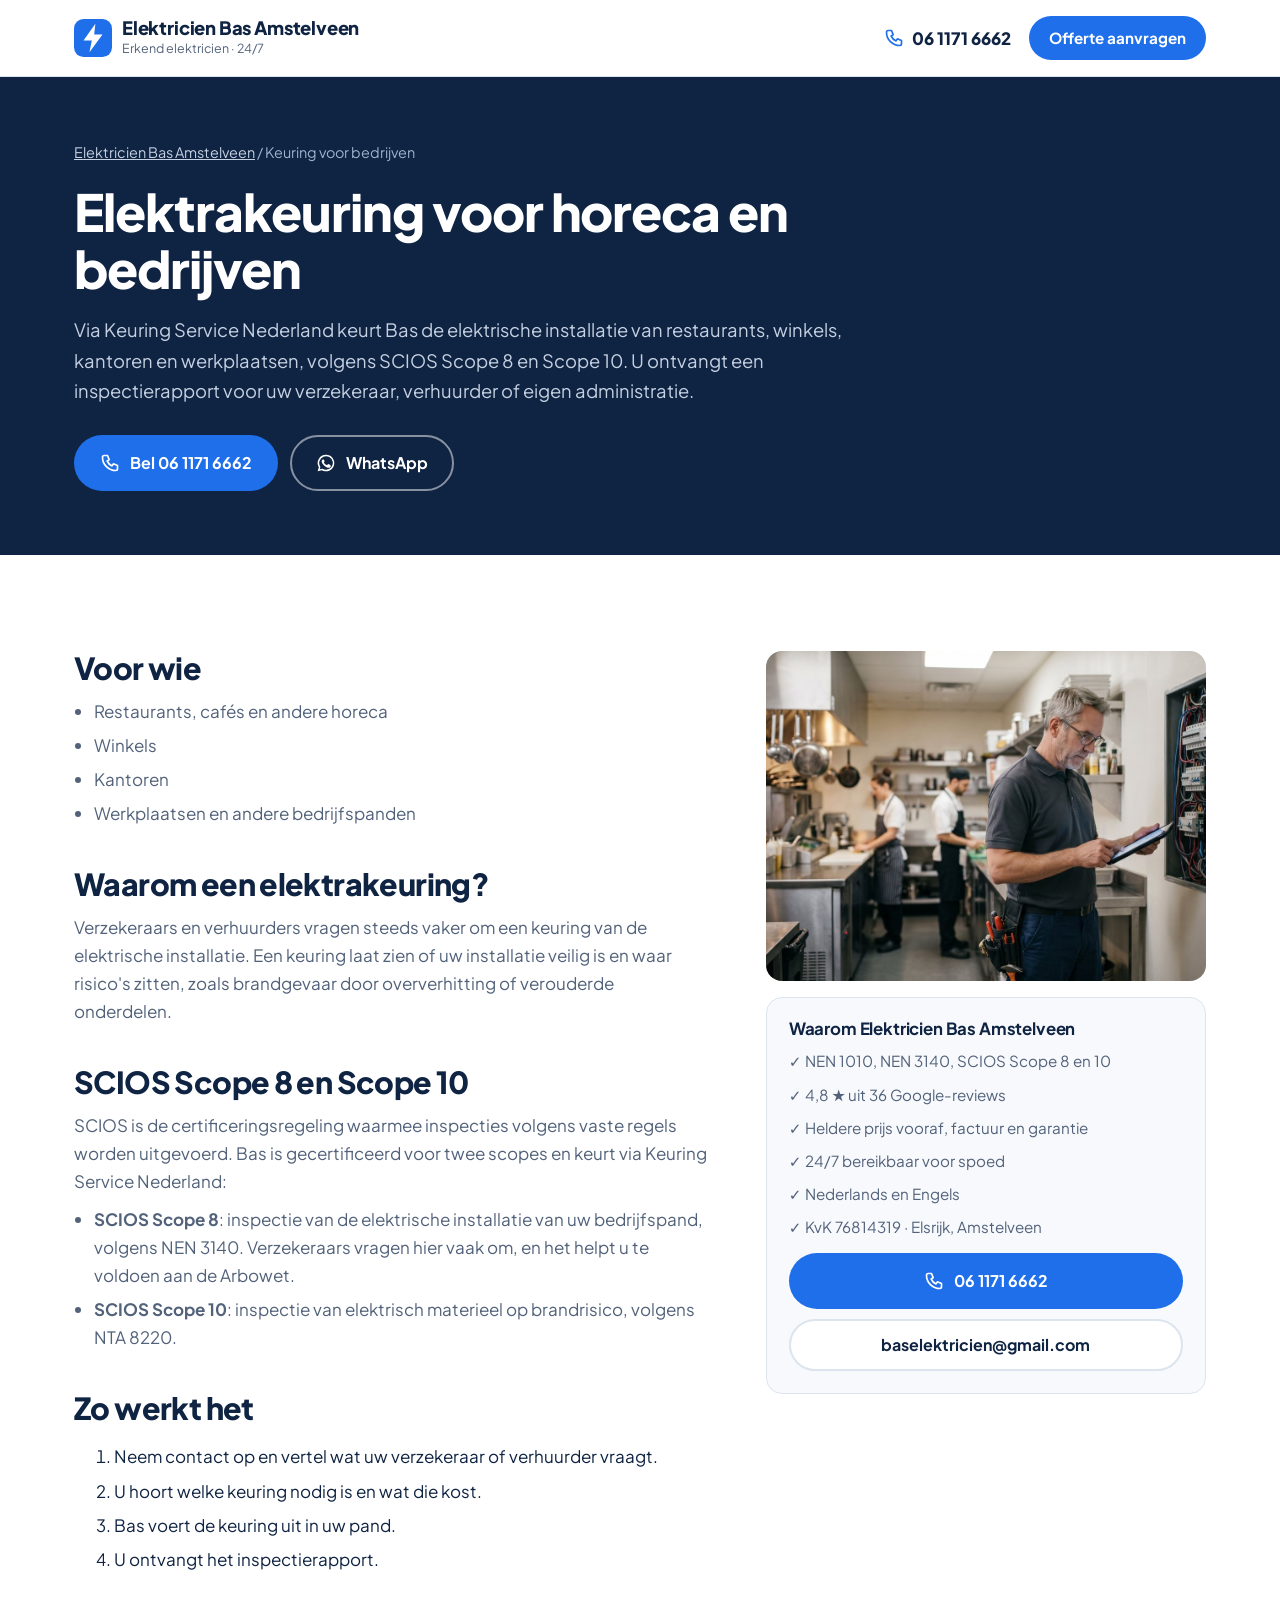
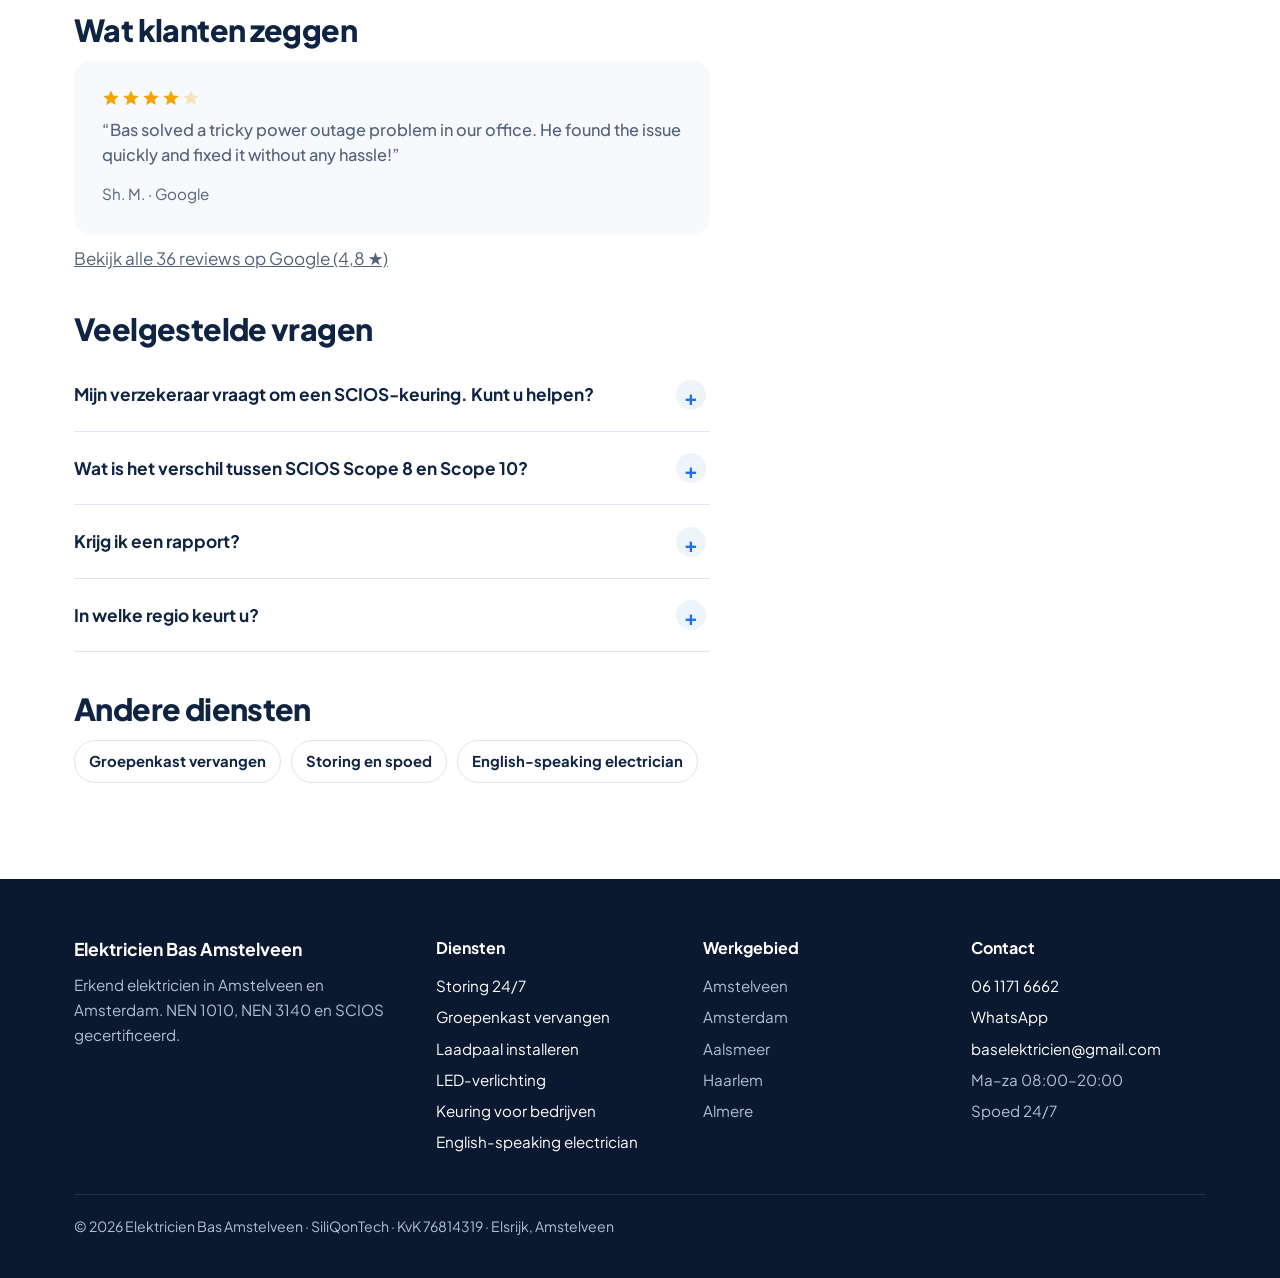
==== commit 48ce8f85: "Certificaten: SCIOS Scope 8 en SCIOS Scope 10 Co-Authored-By: Claude Opus 5.5 <noreply@anthropic.com" ====
--- a/elektra-keuring-bedrijven/index.html
+++ b/elektra-keuring-bedrijven/index.html
@@ -3,13 +3,13 @@
 <head>
 <meta charset="utf-8">
 <meta name="viewport" content="width=device-width, initial-scale=1">
-<title>Elektrakeuring voor horeca en bedrijven (SCIOS, NEN 3140) | Elektricien Bas Amstelveen</title>
-<meta name="description" content="SCIOS- en NEN 3140-keuring voor restaurants, winkels en kantoren in Amstelveen en Amsterdam, via Keuring Service Nederland. Met inspectierapport voor verzekeraar of verhuurder.">
+<title>Elektrakeuring horeca en bedrijven (SCIOS Scope 8 en 10) | Elektricien Bas Amstelveen</title>
+<meta name="description" content="SCIOS Scope 8- en Scope 10-keuring voor restaurants, winkels en kantoren in Amstelveen en Amsterdam, via Keuring Service Nederland. Met inspectierapport voor verzekeraar of verhuurder.">
 <meta name="theme-color" content="#0F2342">
 <link rel="canonical" href="https://elektricien-bas.vercel.app/elektra-keuring-bedrijven/">
 <meta property="og:type" content="website">
 <meta property="og:title" content="Elektrakeuring voor horeca en bedrijven">
-<meta property="og:description" content="SCIOS- en NEN 3140-keuring voor restaurants, winkels en kantoren in Amstelveen en Amsterdam, via Keuring Service Nederland. Met inspectierapport voor verzekeraar of verhuurder.">
+<meta property="og:description" content="SCIOS Scope 8- en Scope 10-keuring voor restaurants, winkels en kantoren in Amstelveen en Amsterdam, via Keuring Service Nederland. Met inspectierapport voor verzekeraar of verhuurder.">
 <meta property="og:image" content="https://elektricien-bas.vercel.app/images/keuring-horeca-breed.jpg">
 <meta property="og:url" content="https://elektricien-bas.vercel.app/elektra-keuring-bedrijven/">
 <link rel="icon" href="data:image/svg+xml,%3Csvg xmlns='http://www.w3.org/2000/svg' viewBox='0 0 32 32'%3E%3Crect width='32' height='32' rx='8' fill='%231F6FEB'/%3E%3Cpath d='M18 4 8 18h7l-2 10 11-15h-7z' fill='%23fff'/%3E%3C/svg%3E">
@@ -23,7 +23,7 @@
   "@context": "https://schema.org",
   "@type": "Service",
   "name": "Elektrakeuring voor horeca en bedrijven",
-  "description": "SCIOS- en NEN 3140-keuring voor restaurants, winkels en kantoren in Amstelveen en Amsterdam, via Keuring Service Nederland. Met inspectierapport voor verzekeraar of verhuurder.",
+  "description": "SCIOS Scope 8- en Scope 10-keuring voor restaurants, winkels en kantoren in Amstelveen en Amsterdam, via Keuring Service Nederland. Met inspectierapport voor verzekeraar of verhuurder.",
   "url": "https://elektricien-bas.vercel.app/elektra-keuring-bedrijven/",
   "areaServed": [
    "Amstelveen",
@@ -73,15 +73,15 @@
     "name": "Mijn verzekeraar vraagt om een SCIOS-keuring. Kunt u helpen?",
     "acceptedAnswer": {
      "@type": "Answer",
-     "text": "Ja. Bas is SCIOS-gecertificeerd en keurt via Keuring Service Nederland. Vertel wat uw verzekeraar vraagt, dan hoort u welke keuring nodig is en wat die kost."
-    }
-   },
-   {
-    "@type": "Question",
-    "name": "Wat is het verschil tussen SCIOS en NEN 3140?",
-    "acceptedAnswer": {
-     "@type": "Answer",
-     "text": "NEN 3140 is de norm voor veilig gebruik, onderhoud en inspectie van elektrische installaties. SCIOS is de regeling waarmee inspecties volgens vaste regels worden uitgevoerd, en wordt vaak door verzekeraars gevraagd."
+     "text": "Ja. Bas is gecertificeerd voor SCIOS Scope 8 en Scope 10 en keurt via Keuring Service Nederland. Vertel wat uw verzekeraar vraagt, dan hoort u welke keuring nodig is en wat die kost."
+    }
+   },
+   {
+    "@type": "Question",
+    "name": "Wat is het verschil tussen SCIOS Scope 8 en Scope 10?",
+    "acceptedAnswer": {
+     "@type": "Answer",
+     "text": "Scope 8 is een inspectie van de elektrische installatie van uw bedrijfspand volgens NEN 3140, vaak gevraagd door verzekeraars en voor de Arbowet. Scope 10 is een inspectie van elektrisch materieel op brandrisico volgens NTA 8220. Bas is voor beide gecertificeerd."
     }
    },
    {
@@ -141,7 +141,7 @@
   <div class="wrap">
     <p class="crumbs"><a href="../">Elektricien Bas Amstelveen</a> / Keuring voor bedrijven</p>
     <h1>Elektrakeuring voor horeca en bedrijven</h1>
-    <p class="sub">Via Keuring Service Nederland keurt Bas de elektrische installatie van restaurants, winkels, kantoren en werkplaatsen, volgens SCIOS en NEN 3140. U ontvangt een inspectierapport voor uw verzekeraar, verhuurder of eigen administratie.</p>
+    <p class="sub">Via Keuring Service Nederland keurt Bas de elektrische installatie van restaurants, winkels, kantoren en werkplaatsen, volgens SCIOS Scope 8 en Scope 10. U ontvangt een inspectierapport voor uw verzekeraar, verhuurder of eigen administratie.</p>
     <div class="actions">
       <a class="btn btn-primary" href="tel:+31611716662"><svg aria-hidden="true"><use href="#i-phone"/></svg>Bel 06 1171 6662</a>
       <a class="btn btn-ghost" href="https://wa.me/31611716662"><svg aria-hidden="true"><use href="#i-wa"/></svg>WhatsApp</a>
@@ -161,8 +161,12 @@
 </ul>
 <h2>Waarom een elektrakeuring?</h2>
 <p>Verzekeraars en verhuurders vragen steeds vaker om een keuring van de elektrische installatie. Een keuring laat zien of uw installatie veilig is en waar risico's zitten, zoals brandgevaar door oververhitting of verouderde onderdelen.</p>
-<h2>SCIOS en NEN 3140</h2>
-<p>NEN 3140 is de norm voor het veilig gebruiken, onderhouden en inspecteren van bestaande elektrische installaties. SCIOS is de certificeringsregeling waarmee inspecties volgens vaste regels worden uitgevoerd; verzekeraars vragen hier vaak specifiek om. Bas is gecertificeerd voor beide en werkt via Keuring Service Nederland.</p>
+<h2>SCIOS Scope 8 en Scope 10</h2>
+<p>SCIOS is de certificeringsregeling waarmee inspecties volgens vaste regels worden uitgevoerd. Bas is gecertificeerd voor twee scopes en keurt via Keuring Service Nederland:</p>
+<ul>
+<li><b>SCIOS Scope 8</b>: inspectie van de elektrische installatie van uw bedrijfspand, volgens NEN 3140. Verzekeraars vragen hier vaak om, en het helpt u te voldoen aan de Arbowet.</li>
+<li><b>SCIOS Scope 10</b>: inspectie van elektrisch materieel op brandrisico, volgens NTA 8220.</li>
+</ul>
 <h2>Zo werkt het</h2>
 <ol>
 <li>Neem contact op en vertel wat uw verzekeraar of verhuurder vraagt.</li>
@@ -174,8 +178,8 @@
       <blockquote class="rev" style="margin-top:14px"><div class="stars" aria-label="4 sterren"><svg><use href="#i-star"/></svg><svg><use href="#i-star"/></svg><svg><use href="#i-star"/></svg><svg><use href="#i-star"/></svg><svg style="opacity:.25"><use href="#i-star"/></svg></div><p>“Bas solved a tricky power outage problem in our office. He found the issue quickly and fixed it without any hassle!”</p><footer>Sh. M. · Google</footer></blockquote>
       <p><a href="https://share.google/DkXc5CWJVsimw3Rsk" target="_blank" rel="noopener">Bekijk alle 36 reviews op Google (4,8 ★)</a></p>
       <h2>Veelgestelde vragen</h2>
-      <details><summary>Mijn verzekeraar vraagt om een SCIOS-keuring. Kunt u helpen?</summary><p>Ja. Bas is SCIOS-gecertificeerd en keurt via Keuring Service Nederland. Vertel wat uw verzekeraar vraagt, dan hoort u welke keuring nodig is en wat die kost.</p></details>
-<details><summary>Wat is het verschil tussen SCIOS en NEN 3140?</summary><p>NEN 3140 is de norm voor veilig gebruik, onderhoud en inspectie van elektrische installaties. SCIOS is de regeling waarmee inspecties volgens vaste regels worden uitgevoerd, en wordt vaak door verzekeraars gevraagd.</p></details>
+      <details><summary>Mijn verzekeraar vraagt om een SCIOS-keuring. Kunt u helpen?</summary><p>Ja. Bas is gecertificeerd voor SCIOS Scope 8 en Scope 10 en keurt via Keuring Service Nederland. Vertel wat uw verzekeraar vraagt, dan hoort u welke keuring nodig is en wat die kost.</p></details>
+<details><summary>Wat is het verschil tussen SCIOS Scope 8 en Scope 10?</summary><p>Scope 8 is een inspectie van de elektrische installatie van uw bedrijfspand volgens NEN 3140, vaak gevraagd door verzekeraars en voor de Arbowet. Scope 10 is een inspectie van elektrisch materieel op brandrisico volgens NTA 8220. Bas is voor beide gecertificeerd.</p></details>
 <details><summary>Krijg ik een rapport?</summary><p>Ja, na de keuring ontvangt u een inspectierapport voor uw verzekeraar, verhuurder of eigen administratie.</p></details>
 <details><summary>In welke regio keurt u?</summary><p>Amstelveen, Amsterdam, Aalsmeer, Haarlem, Almere en omgeving.</p></details>
       <h2>Andere diensten</h2>
@@ -186,7 +190,7 @@
       <div class="box">
         <h3>Waarom Elektricien Bas Amstelveen</h3>
         <ul>
-          <li>✓ NEN 1010, NEN 3140 en SCIOS gecertificeerd</li>
+          <li>✓ NEN 1010, NEN 3140, SCIOS Scope 8 en 10</li>
           <li>✓ 4,8 ★ uit 36 Google-reviews</li>
           <li>✓ Heldere prijs vooraf, factuur en garantie</li>
           <li>✓ 24/7 bereikbaar voor spoed</li>
--- a/styles.css
+++ b/styles.css
@@ -35,7 +35,7 @@
 .site-header{position:sticky;top:0;z-index:40;background:rgba(255,255,255,.96);backdrop-filter:saturate(1.4) blur(8px);border-bottom:1px solid var(--line)}
 .bar{display:flex;align-items:center;gap:18px;height:76px}
 .lang{flex:none}
-.brand{display:flex;align-items:center;gap:10px;text-decoration:none;margin-right:auto}
+.brand{display:flex;align-items:center;gap:10px;text-decoration:none;margin-right:auto;flex:none}
 .brand svg{width:38px;height:38px;flex:none}
 .brand b{display:block;font-weight:800;font-size:1.15rem;letter-spacing:-.01em;line-height:1.1}
 .brand small{display:block;color:var(--muted);font-size:.78rem}
@@ -48,7 +48,7 @@
 .lang button[aria-pressed="true"]{background:var(--navy);color:#fff}
 .lang button:focus-visible{outline:3px solid var(--blue);outline-offset:-3px}
 .site-header .btn{padding:12px 18px;font-size:.95rem}
-@media (max-width:1360px){.nav{display:none}}
+@media (max-width:1520px){.nav{display:none}}
 .brand b,.brand small,.hphone{white-space:nowrap}
 @media (max-width:640px){.hphone span,.site-header .btn{display:none}}
 
@@ -142,8 +142,9 @@
 .biz .actions{display:flex;flex-wrap:wrap;gap:12px}
 
 /* certificates */
-.certs{display:grid;grid-template-columns:repeat(4,1fr);gap:18px;margin-top:44px}
-@media (max-width:1000px){.certs{grid-template-columns:repeat(2,1fr)}}
+.certs{display:grid;grid-template-columns:repeat(5,1fr);gap:16px;margin-top:44px}
+@media (max-width:1100px){.certs{grid-template-columns:repeat(3,1fr)}}
+@media (max-width:760px){.certs{grid-template-columns:repeat(2,1fr)}}
 @media (max-width:560px){.certs{grid-template-columns:1fr}}
 .cert{border:1px solid var(--line);border-radius:var(--r);padding:24px;display:flex;flex-direction:column;gap:10px;background:#fff}
 .cert .seal{width:48px;height:48px;border-radius:50%;background:var(--sky);display:grid;place-items:center}
@@ -257,3 +258,16 @@
 .related a{padding:8px 14px;border:1px solid var(--line);border-radius:999px;text-decoration:none;font-weight:700;font-size:.93rem}
 .related a:hover{border-color:var(--text)}
 .card .more{margin-top:auto;padding-top:8px;color:var(--blue);font-weight:700;text-decoration:none}
+
+.nav,.hphone,.site-header .btn{flex:none}
+@media (max-width:640px){
+  .bar{gap:12px}
+  .brand{flex:1 1 auto;min-width:0}
+  .brand b{font-size:1rem;white-space:normal}
+  .brand small{display:none}
+  .brand svg{width:34px;height:34px}
+}
+.contact-grid > *{min-width:0}
+.direct a > span{min-width:0}
+.direct b{overflow-wrap:anywhere}
+@media (max-width:400px){.direct b{font-size:1.05rem}}
